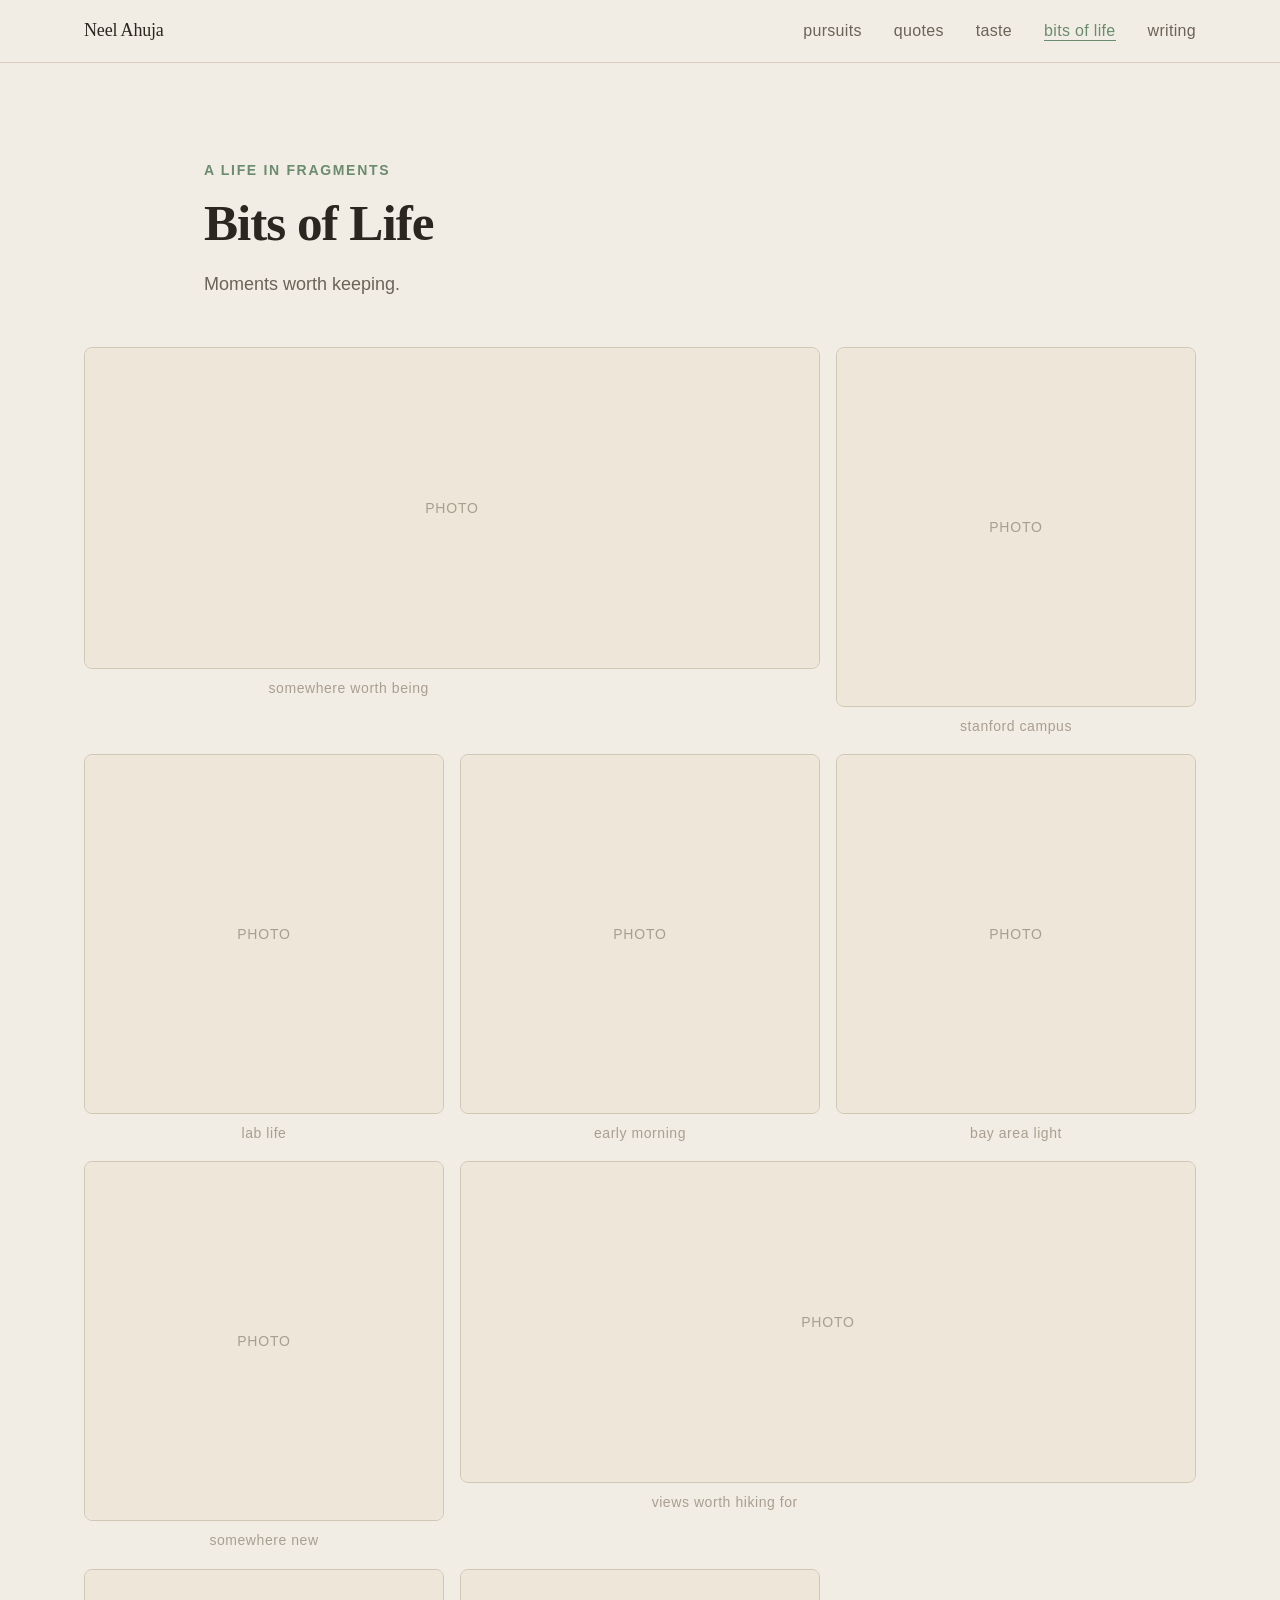
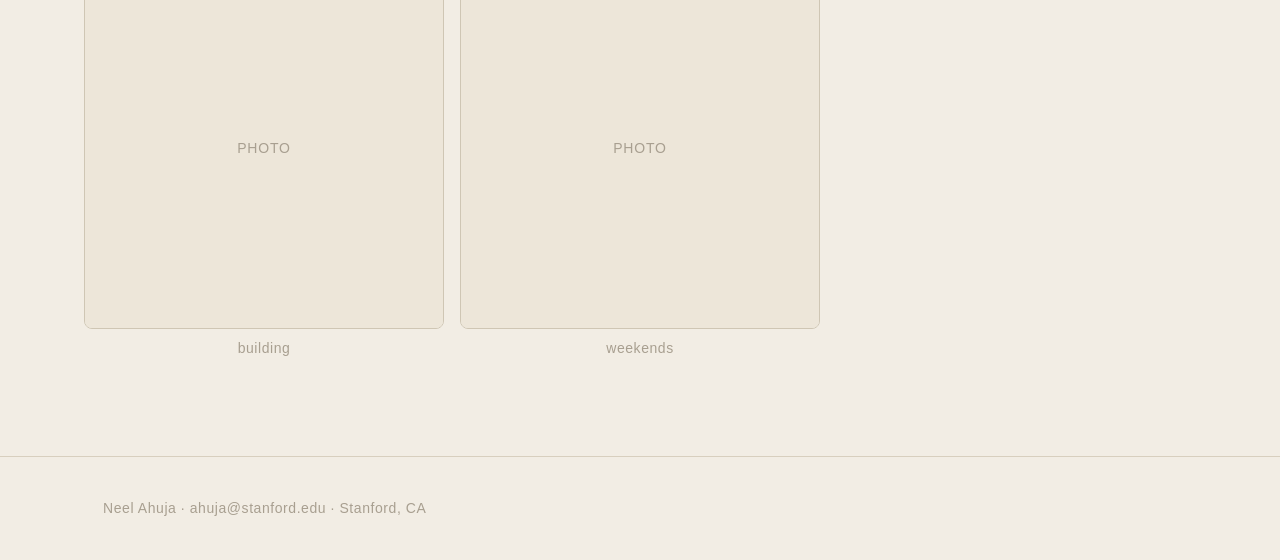
==== bits.html @ 6a41023c "Initial commit" ====
<!DOCTYPE html>
<html lang="en">
<head>
  <meta charset="UTF-8" />
  <meta name="viewport" content="width=device-width, initial-scale=1.0" />
  <title>Bits of Life — Neel Ahuja</title>
  <meta name="description" content="Photos and moments from Neel Ahuja's life." />
  <link rel="stylesheet" href="style.css" />
  <link rel="icon" href="data:image/svg+xml,<svg xmlns='http://www.w3.org/2000/svg' viewBox='0 0 32 32'><rect width='32' height='32' rx='6' fill='%236b8c6e'/><text x='16' y='22' text-anchor='middle' font-size='18' font-family='Georgia,serif' fill='white' font-weight='700'>N</text></svg>" />
  <style>
    /* extra bits-specific styles */
    .bits-caption {
      font-size: var(--text-xs);
      color: var(--color-text-faint);
      text-align: center;
      margin-top: var(--space-2);
      letter-spacing: 0.04em;
    }
    .bits-item { display: flex; flex-direction: column; }
    .bits-item.large { grid-column: span 2; }
    .bits-item.large .bits-photo { aspect-ratio: 16/7; }
  </style>
</head>
<body>

<nav class="site-nav" id="site-nav">
  <div class="nav-inner">
    <a href="index.html" class="nav-logo">Neel Ahuja</a>
    <button class="nav-toggle" id="nav-toggle" aria-label="Toggle menu">
      <span></span><span></span><span></span>
    </button>
    <ul class="nav-links" id="nav-links">
      <li><a href="pursuits.html">pursuits</a></li>
      <li><a href="quotes.html">quotes</a></li>
      <li><a href="taste.html">taste</a></li>
      <li><a href="bits.html" class="active">bits of life</a></li>
      <li><a href="writing.html">writing</a></li>
    </ul>
  </div>
</nav>

<main class="page-content">

  <div class="pursuits-header">
    <p class="page-label">A life in fragments</p>
    <h1 class="page-title">Bits of Life</h1>
    <p class="page-subtitle">Moments worth keeping.</p>
  </div>

  <div class="bits-grid container--wide" style="max-width: var(--content-wide); margin-inline: auto; padding-inline: var(--space-6);">

    <div class="bits-item large">
      <div class="bits-photo">
        <div class="bits-photo-placeholder">photo</div>
      </div>
      <p class="bits-caption">somewhere worth being</p>
    </div>

    <div class="bits-item">
      <div class="bits-photo">
        <div class="bits-photo-placeholder">photo</div>
      </div>
      <p class="bits-caption">stanford campus</p>
    </div>

    <div class="bits-item">
      <div class="bits-photo">
        <div class="bits-photo-placeholder">photo</div>
      </div>
      <p class="bits-caption">lab life</p>
    </div>

    <div class="bits-item">
      <div class="bits-photo">
        <div class="bits-photo-placeholder">photo</div>
      </div>
      <p class="bits-caption">early morning</p>
    </div>

    <div class="bits-item">
      <div class="bits-photo">
        <div class="bits-photo-placeholder">photo</div>
      </div>
      <p class="bits-caption">bay area light</p>
    </div>

    <div class="bits-item">
      <div class="bits-photo">
        <div class="bits-photo-placeholder">photo</div>
      </div>
      <p class="bits-caption">somewhere new</p>
    </div>

    <div class="bits-item large">
      <div class="bits-photo">
        <div class="bits-photo-placeholder">photo</div>
      </div>
      <p class="bits-caption">views worth hiking for</p>
    </div>

    <div class="bits-item">
      <div class="bits-photo">
        <div class="bits-photo-placeholder">photo</div>
      </div>
      <p class="bits-caption">building</p>
    </div>

    <div class="bits-item">
      <div class="bits-photo">
        <div class="bits-photo-placeholder">photo</div>
      </div>
      <p class="bits-caption">weekends</p>
    </div>

  </div>

</main>

<footer class="site-footer">
  <p>Neel Ahuja · ahuja@stanford.edu · Stanford, CA</p>
</footer>

<script>
  const nav = document.getElementById('site-nav');
  window.addEventListener('scroll', () => {
    nav.classList.toggle('site-nav--scrolled', window.scrollY > 10);
  });
  const toggle = document.getElementById('nav-toggle');
  const links  = document.getElementById('nav-links');
  toggle.addEventListener('click', () => links.classList.toggle('open'));
</script>
<script data-pplx-inline-edit>
(function(){
  if(window===window.top)return;
  function inlineAll(orig,clone){
    if(orig.nodeType!==1)return;
    try{
      var cs=getComputedStyle(orig);
      var t='';
      for(var i=0;i<cs.length;i++){t+=cs[i]+':'+cs.getPropertyValue(cs[i])+';';}
      clone.style.cssText=t;
    }catch(e){}
    var oc=orig.children,cc=clone.children;
    for(var j=0;j<oc.length&&j<cc.length;j++){inlineAll(oc[j],cc[j]);}
  }
  function stripExternal(clone){
    var imgs=clone.querySelectorAll('img');
    for(var i=0;i<imgs.length;i++){
      var s=imgs[i].getAttribute('src');
      if(s&&!s.startsWith('data:'))imgs[i].removeAttribute('src');
    }
    var all=clone.querySelectorAll('*');
    for(var i=0;i<all.length;i++){
      var st=all[i].style.cssText;
      if(st&&st.indexOf('url(')>=0){
        all[i].style.cssText=st.replace(/url\(["']?(?!data:)[^)"']*["']?\)/gi,'none');
      }
    }
  }
  window.addEventListener('message',function(e){
    if(!e.data||e.data.type!=='INLINE_EDIT_CAPTURE_REQUEST')return;
    var scrollX=window.scrollX||window.pageXOffset||0;
    var scrollY=window.scrollY||window.pageYOffset||0;
    var w=window.innerWidth,h=window.innerHeight;
    try{
      var clone=document.documentElement.cloneNode(true);
      var rm=clone.querySelectorAll('script,link[rel="stylesheet"],style');
      for(var i=0;i<rm.length;i++){rm[i].remove();}
      inlineAll(document.documentElement,clone);
      stripExternal(clone);
      var html=new XMLSerializer().serializeToString(clone);
      var svg='<svg xmlns="http://www.w3.org/2000/svg" width="'+w+'" height="'+h+'">'
        +'<foreignObject width="100%" height="100%">'
        +'<div xmlns="http://www.w3.org/1999/xhtml" style="width:'+w+'px;height:'+h+'px;overflow:hidden">'
        +'<div style="transform:translate(-'+scrollX+'px,-'+scrollY+'px);transform-origin:top left">'
        +html+'</div></div></foreignObject></svg>';
      var svgUrl='data:image/svg+xml;charset=utf-8,'+encodeURIComponent(svg);
      var img=new Image();
      img.onload=function(){
        var c=document.createElement('canvas');c.width=w;c.height=h;
        c.getContext('2d').drawImage(img,0,0);
        window.parent.postMessage({type:'INLINE_EDIT_SCREENSHOT_RESULT',dataUrl:c.toDataURL('image/png'),scrollX:scrollX,scrollY:scrollY},'*');
      };
      img.onerror=function(){
        window.parent.postMessage({type:'INLINE_EDIT_SCREENSHOT_RESULT',dataUrl:null,scrollX:scrollX,scrollY:scrollY},'*');
      };
      img.src=svgUrl;
    }catch(err){
      window.parent.postMessage({type:'INLINE_EDIT_SCREENSHOT_RESULT',dataUrl:null,scrollX:scrollX,scrollY:scrollY},'*');
    }
  });
})();
</script></body>
</html>
---- style.css ----
/* ─── FONTS ─────────────────────────────────────────────────────────── */
@import url('https://api.fontshare.com/v2/css?f[]=zodiak@400,500,700&f[]=satoshi@300,400,500,600&display=swap');

/* ─── DESIGN TOKENS ──────────────────────────────────────────────────── */
:root {
  /* Type scale */
  --text-xs:   clamp(0.75rem,  0.7rem  + 0.25vw, 0.875rem);
  --text-sm:   clamp(0.875rem, 0.8rem  + 0.35vw, 1rem);
  --text-base: clamp(1rem,     0.95rem + 0.25vw, 1.125rem);
  --text-lg:   clamp(1.125rem, 1rem    + 0.75vw, 1.5rem);
  --text-xl:   clamp(1.5rem,   1.2rem  + 1.25vw, 2.25rem);
  --text-2xl:  clamp(2rem,     1.2rem  + 2.5vw,  3.5rem);
  --text-hero: clamp(2.5rem,   1rem    + 5vw,     5.5rem);

  /* Spacing */
  --space-1:  0.25rem;
  --space-2:  0.5rem;
  --space-3:  0.75rem;
  --space-4:  1rem;
  --space-5:  1.25rem;
  --space-6:  1.5rem;
  --space-8:  2rem;
  --space-10: 2.5rem;
  --space-12: 3rem;
  --space-16: 4rem;
  --space-20: 5rem;
  --space-24: 6rem;

  /* Radius */
  --radius-sm: 0.375rem;
  --radius-md: 0.5rem;
  --radius-lg: 0.75rem;
  --radius-full: 9999px;

  /* Transitions */
  --transition: 180ms cubic-bezier(0.16, 1, 0.3, 1);

  /* Content widths */
  --content-narrow:  640px;
  --content-default: 920px;
  --content-wide:    1160px;

  /* Fonts */
  --font-display: 'Zodiak', 'Georgia', serif;
  --font-body:    'Satoshi', 'Helvetica Neue', sans-serif;

  /* ── PALETTE: Tan + Sage ──────────────────────────────────────────── */
  /* Backgrounds */
  --color-bg:               #f2ede4;   /* warm tan parchment */
  --color-surface:          #f5f0e8;
  --color-surface-2:        #f8f4ee;
  --color-surface-offset:   #ede6d9;
  --color-divider:          #d8cfbe;
  --color-border:           #cfc6b4;

  /* Text */
  --color-text:             #2a2620;
  --color-text-muted:       #6b6357;
  --color-text-faint:       #a89f90;
  --color-text-inverse:     #f5f0e8;

  /* Primary accent: sage green */
  --color-primary:          #6b8c6e;
  --color-primary-hover:    #526b55;
  --color-primary-active:   #3d5240;
  --color-primary-highlight:#d4e0d5;
  --color-primary-subtle:   #e8efe8;

  /* Shadows */
  --shadow-sm: 0 1px 2px  rgba(42, 38, 32, 0.06);
  --shadow-md: 0 4px 12px rgba(42, 38, 32, 0.08);
  --shadow-lg: 0 12px 32px rgba(42, 38, 32, 0.12);
}

/* ─── BASE RESET ─────────────────────────────────────────────────────── */
*, *::before, *::after {
  box-sizing: border-box;
  margin: 0;
  padding: 0;
}

html {
  -webkit-font-smoothing: antialiased;
  -moz-osx-font-smoothing: grayscale;
  text-rendering: optimizeLegibility;
  scroll-behavior: smooth;
  scroll-padding-top: var(--space-16);
}

body {
  min-height: 100dvh;
  line-height: 1.65;
  font-family: var(--font-body);
  font-size: var(--text-base);
  color: var(--color-text);
  background-color: var(--color-bg);
}

img, picture, video, canvas, svg {
  display: block;
  max-width: 100%;
  height: auto;
}

ul[role='list'], ol[role='list'] { list-style: none; }

input, button, textarea, select { font: inherit; color: inherit; }

h1, h2, h3, h4, h5, h6 {
  text-wrap: balance;
  line-height: 1.15;
  font-family: var(--font-display);
}

p, li, figcaption {
  text-wrap: pretty;
  max-width: 68ch;
}

::selection {
  background: rgba(107, 140, 110, 0.2);
  color: var(--color-text);
}

:focus-visible {
  outline: 2px solid var(--color-primary);
  outline-offset: 3px;
  border-radius: var(--radius-sm);
}

@media (prefers-reduced-motion: reduce) {
  *, *::before, *::after {
    animation-duration: 0.01ms !important;
    transition-duration: 0.01ms !important;
    scroll-behavior: auto !important;
  }
}

button { cursor: pointer; background: none; border: none; }
a { color: inherit; text-decoration: none; }
a:hover { color: var(--color-primary); }

/* ─── LAYOUT HELPERS ─────────────────────────────────────────────────── */
.container {
  width: 100%;
  max-width: var(--content-default);
  margin-inline: auto;
  padding-inline: var(--space-6);
}

.container--narrow {
  max-width: var(--content-narrow);
}

.container--wide {
  max-width: var(--content-wide);
}

/* ─── NAV ─────────────────────────────────────────────────────────────── */
.site-nav {
  position: sticky;
  top: 0;
  z-index: 50;
  background: rgba(242, 237, 228, 0.88);
  backdrop-filter: blur(14px);
  -webkit-backdrop-filter: blur(14px);
  border-bottom: 1px solid var(--color-divider);
  transition: box-shadow var(--transition);
}

.site-nav--scrolled {
  box-shadow: var(--shadow-sm);
}

.nav-inner {
  display: flex;
  align-items: center;
  justify-content: space-between;
  padding-block: var(--space-4);
  max-width: var(--content-wide);
  margin-inline: auto;
  padding-inline: var(--space-6);
}

.nav-logo {
  font-family: var(--font-display);
  font-size: var(--text-base);
  font-weight: 500;
  letter-spacing: -0.01em;
  color: var(--color-text);
  transition: color var(--transition);
}

.nav-logo:hover { color: var(--color-primary); }

.nav-links {
  display: flex;
  align-items: center;
  gap: var(--space-8);
  list-style: none;
}

.nav-links a {
  font-size: var(--text-sm);
  font-weight: 500;
  color: var(--color-text-muted);
  letter-spacing: 0.02em;
  text-transform: lowercase;
  transition: color var(--transition);
  position: relative;
}

.nav-links a::after {
  content: '';
  position: absolute;
  bottom: -2px;
  left: 0;
  width: 0;
  height: 1px;
  background: var(--color-primary);
  transition: width var(--transition);
}

.nav-links a:hover,
.nav-links a.active {
  color: var(--color-primary);
}

.nav-links a:hover::after,
.nav-links a.active::after {
  width: 100%;
}

/* Hamburger mobile */
.nav-toggle {
  display: none;
  flex-direction: column;
  gap: 5px;
  padding: var(--space-2);
  color: var(--color-text);
}

.nav-toggle span {
  display: block;
  width: 22px;
  height: 1.5px;
  background: currentColor;
  transition: transform var(--transition), opacity var(--transition);
}

@media (max-width: 640px) {
  .nav-toggle { display: flex; }
  .nav-links {
    display: none;
    position: absolute;
    top: 100%;
    left: 0;
    right: 0;
    flex-direction: column;
    gap: 0;
    background: var(--color-surface);
    border-bottom: 1px solid var(--color-divider);
    padding: var(--space-4) var(--space-6);
  }
  .nav-links.open { display: flex; }
  .nav-links li { padding-block: var(--space-3); }
  .nav-links a::after { display: none; }
}

/* ─── PAGE WRAPPER ───────────────────────────────────────────────────── */
.page-content {
  padding-block: clamp(var(--space-12), 8vw, var(--space-24));
}

/* ─── FOOTER ─────────────────────────────────────────────────────────── */
.site-footer {
  border-top: 1px solid var(--color-divider);
  padding-block: var(--space-10);
  text-align: center;
  font-size: var(--text-xs);
  color: var(--color-text-faint);
  letter-spacing: 0.04em;
}

/* ─── HOME PAGE ──────────────────────────────────────────────────────── */
.home-hero {
  padding-block: clamp(var(--space-16), 10vw, var(--space-24));
}

.home-hero-inner {
  display: grid;
  grid-template-columns: 1fr 280px;
  gap: var(--space-16);
  align-items: start;
  max-width: var(--content-wide);
  margin-inline: auto;
  padding-inline: var(--space-6);
}

.home-intro-label {
  font-size: var(--text-xs);
  font-weight: 500;
  letter-spacing: 0.12em;
  text-transform: uppercase;
  color: var(--color-primary);
  margin-bottom: var(--space-4);
}

.home-name {
  font-size: var(--text-hero);
  font-weight: 700;
  font-family: var(--font-display);
  letter-spacing: -0.02em;
  color: var(--color-text);
  margin-bottom: var(--space-5);
  line-height: 1.05;
}

.home-tagline {
  font-size: var(--text-base);
  color: var(--color-text-muted);
  max-width: 52ch;
  line-height: 1.7;
  margin-bottom: var(--space-8);
}

.home-links {
  display: flex;
  flex-wrap: wrap;
  gap: var(--space-3);
}

.home-link-pill {
  display: inline-flex;
  align-items: center;
  gap: var(--space-2);
  font-size: var(--text-xs);
  font-weight: 500;
  letter-spacing: 0.04em;
  padding: var(--space-2) var(--space-4);
  border: 1px solid var(--color-border);
  border-radius: var(--radius-full);
  background: var(--color-surface);
  color: var(--color-text-muted);
  transition: all var(--transition);
}

.home-link-pill:hover {
  background: var(--color-primary-subtle);
  border-color: var(--color-primary);
  color: var(--color-primary);
}

.home-photo-wrap {
  position: relative;
}

.home-photo-frame {
  width: 100%;
  aspect-ratio: 3/4;
  background: var(--color-surface-offset);
  border: 1px solid var(--color-border);
  border-radius: var(--radius-lg);
  display: flex;
  align-items: center;
  justify-content: center;
  color: var(--color-text-faint);
  font-size: var(--text-xs);
  letter-spacing: 0.06em;
  text-transform: uppercase;
  overflow: hidden;
}

.home-photo-frame img {
  width: 100%;
  height: 100%;
  object-fit: cover;
}

/* Home lower sections */
.home-sections {
  max-width: var(--content-wide);
  margin-inline: auto;
  padding-inline: var(--space-6);
  padding-bottom: clamp(var(--space-12), 8vw, var(--space-24));
  display: grid;
  grid-template-columns: 1fr 1fr;
  gap: var(--space-6);
}

.home-section-card {
  background: var(--color-surface);
  border: 1px solid var(--color-border);
  border-radius: var(--radius-lg);
  padding: var(--space-8);
  transition: box-shadow var(--transition), transform var(--transition);
}

.home-section-card:hover {
  box-shadow: var(--shadow-md);
  transform: translateY(-2px);
}

.home-card-label {
  font-size: var(--text-xs);
  font-weight: 600;
  letter-spacing: 0.1em;
  text-transform: uppercase;
  color: var(--color-primary);
  margin-bottom: var(--space-4);
}

.home-card-title {
  font-family: var(--font-display);
  font-size: var(--text-lg);
  font-weight: 600;
  margin-bottom: var(--space-3);
  color: var(--color-text);
}

.home-card-body {
  font-size: var(--text-sm);
  color: var(--color-text-muted);
  line-height: 1.65;
}

.home-card-body ul {
  list-style: none;
  padding: 0;
}

.home-card-body li {
  padding-block: var(--space-1);
  max-width: none;
}

.home-card-body li::before {
  content: '—';
  color: var(--color-primary);
  margin-right: var(--space-2);
  font-size: 0.9em;
}

/* Divider */
.section-divider {
  max-width: var(--content-wide);
  margin-inline: auto;
  padding-inline: var(--space-6);
  border: none;
  border-top: 1px solid var(--color-divider);
  margin-bottom: clamp(var(--space-12), 6vw, var(--space-20));
}

/* ─── PURSUITS PAGE ──────────────────────────────────────────────────── */
.pursuits-header {
  max-width: var(--content-default);
  margin-inline: auto;
  padding-inline: var(--space-6);
  margin-bottom: var(--space-12);
}

.page-label {
  font-size: var(--text-xs);
  font-weight: 600;
  letter-spacing: 0.12em;
  text-transform: uppercase;
  color: var(--color-primary);
  margin-bottom: var(--space-3);
}

.page-title {
  font-family: var(--font-display);
  font-size: var(--text-2xl);
  font-weight: 700;
  letter-spacing: -0.02em;
  color: var(--color-text);
  margin-bottom: var(--space-4);
}

.page-subtitle {
  font-size: var(--text-base);
  color: var(--color-text-muted);
  max-width: 56ch;
  line-height: 1.7;
}

.pursuits-list {
  max-width: var(--content-default);
  margin-inline: auto;
  padding-inline: var(--space-6);
  display: flex;
  flex-direction: column;
  gap: var(--space-10);
}

.pursuit-card {
  background: var(--color-surface);
  border: 1px solid var(--color-border);
  border-radius: var(--radius-lg);
  padding: var(--space-10);
  position: relative;
  overflow: hidden;
}

.pursuit-card::before {
  content: '';
  position: absolute;
  top: 0;
  left: 0;
  width: 3px;
  height: 100%;
  background: var(--color-primary);
  opacity: 0.6;
}

.pursuit-org {
  font-size: var(--text-xs);
  font-weight: 600;
  letter-spacing: 0.1em;
  text-transform: uppercase;
  color: var(--color-primary);
  margin-bottom: var(--space-2);
}

.pursuit-role {
  font-family: var(--font-display);
  font-size: var(--text-xl);
  font-weight: 600;
  color: var(--color-text);
  margin-bottom: var(--space-2);
}

.pursuit-meta {
  font-size: var(--text-xs);
  color: var(--color-text-faint);
  letter-spacing: 0.03em;
  margin-bottom: var(--space-6);
  display: flex;
  gap: var(--space-4);
  flex-wrap: wrap;
}

.pursuit-meta-tag {
  display: inline-flex;
  align-items: center;
  gap: var(--space-1);
  padding: 2px var(--space-3);
  background: var(--color-primary-subtle);
  border-radius: var(--radius-full);
  color: var(--color-primary);
  font-size: var(--text-xs);
  font-weight: 500;
}

.pursuit-bullets {
  list-style: none;
  padding: 0;
  display: flex;
  flex-direction: column;
  gap: var(--space-3);
}

.pursuit-bullets li {
  font-size: var(--text-sm);
  color: var(--color-text-muted);
  line-height: 1.7;
  padding-left: var(--space-5);
  position: relative;
  max-width: none;
}

.pursuit-bullets li::before {
  content: '→';
  position: absolute;
  left: 0;
  color: var(--color-primary);
  font-size: 0.85em;
}

/* Also building section */
.pursuit-building {
  background: var(--color-primary-subtle);
  border: 1px solid var(--color-primary-highlight);
}

.pursuit-building::before {
  background: var(--color-primary-active);
  opacity: 1;
}

/* ─── QUOTES PAGE ─────────────────────────────────────────────────────── */
.quotes-grid {
  max-width: var(--content-default);
  margin-inline: auto;
  padding-inline: var(--space-6);
  display: flex;
  flex-direction: column;
  gap: var(--space-10);
}

.quote-block {
  padding: var(--space-8) 0;
  border-bottom: 1px solid var(--color-divider);
}

.quote-block:last-child {
  border-bottom: none;
}

.quote-text {
  font-family: var(--font-display);
  font-size: var(--text-xl);
  font-weight: 500;
  line-height: 1.45;
  color: var(--color-text);
  margin-bottom: var(--space-4);
  font-style: italic;
}

.quote-attr {
  font-size: var(--text-sm);
  color: var(--color-text-muted);
  letter-spacing: 0.03em;
}

/* ─── TASTE PAGE ─────────────────────────────────────────────────────── */
.taste-content {
  max-width: var(--content-narrow);
  margin-inline: auto;
  padding-inline: var(--space-6);
}

.taste-list {
  list-style: none;
  padding: 0;
  display: flex;
  flex-direction: column;
  gap: var(--space-4);
}

.taste-list li {
  font-size: var(--text-base);
  color: var(--color-text-muted);
  line-height: 1.65;
  display: flex;
  align-items: baseline;
  gap: var(--space-3);
  max-width: none;
}

.taste-list li::before {
  content: '·';
  color: var(--color-primary);
  font-size: 1.4em;
  line-height: 1;
  flex-shrink: 0;
}

/* ─── BITS OF LIFE PAGE ─────────────────────────────────────────────── */
.bits-grid {
  max-width: var(--content-wide);
  margin-inline: auto;
  padding-inline: var(--space-6);
  display: grid;
  grid-template-columns: repeat(3, 1fr);
  gap: var(--space-4);
}

.bits-photo {
  aspect-ratio: 1;
  background: var(--color-surface-offset);
  border-radius: var(--radius-md);
  border: 1px solid var(--color-border);
  overflow: hidden;
  transition: transform var(--transition), box-shadow var(--transition);
}

.bits-photo:hover {
  transform: scale(1.01);
  box-shadow: var(--shadow-md);
}

.bits-photo img {
  width: 100%;
  height: 100%;
  object-fit: cover;
}

.bits-photo-placeholder {
  width: 100%;
  height: 100%;
  display: flex;
  align-items: center;
  justify-content: center;
  color: var(--color-text-faint);
  font-size: var(--text-xs);
  letter-spacing: 0.06em;
  text-transform: uppercase;
  background: var(--color-surface-offset);
}

.bits-photo.large {
  grid-column: span 2;
  aspect-ratio: 2;
}

/* ─── WRITING PAGE ─────────────────────────────────────────────────── */
.writing-list {
  max-width: var(--content-default);
  margin-inline: auto;
  padding-inline: var(--space-6);
  display: flex;
  flex-direction: column;
  gap: 0;
}

.writing-item {
  display: flex;
  align-items: baseline;
  justify-content: space-between;
  gap: var(--space-8);
  padding-block: var(--space-6);
  border-bottom: 1px solid var(--color-divider);
  cursor: pointer;
  transition: color var(--transition);
}

.writing-item:hover .writing-title { color: var(--color-primary); }

.writing-title {
  font-family: var(--font-display);
  font-size: var(--text-lg);
  font-weight: 500;
  color: var(--color-text);
  transition: color var(--transition);
}

.writing-meta {
  font-size: var(--text-xs);
  color: var(--color-text-faint);
  white-space: nowrap;
  letter-spacing: 0.04em;
}

/* Article view */
.article-content {
  max-width: var(--content-narrow);
  margin-inline: auto;
  padding-inline: var(--space-6);
}

.article-header {
  margin-bottom: var(--space-12);
}

.article-title {
  font-family: var(--font-display);
  font-size: var(--text-2xl);
  font-weight: 700;
  letter-spacing: -0.02em;
  margin-bottom: var(--space-4);
  line-height: 1.15;
}

.article-meta {
  font-size: var(--text-xs);
  color: var(--color-text-faint);
  letter-spacing: 0.04em;
}

.article-body {
  font-size: var(--text-base);
  line-height: 1.8;
  color: var(--color-text-muted);
}

.article-body p { margin-bottom: var(--space-6); }
.article-body h2 {
  font-family: var(--font-display);
  font-size: var(--text-lg);
  font-weight: 600;
  color: var(--color-text);
  margin-top: var(--space-10);
  margin-bottom: var(--space-4);
}

.article-back {
  display: inline-flex;
  align-items: center;
  gap: var(--space-2);
  font-size: var(--text-sm);
  color: var(--color-text-muted);
  margin-bottom: var(--space-8);
  transition: color var(--transition);
}

.article-back:hover { color: var(--color-primary); }

/* ─── RESPONSIVE ─────────────────────────────────────────────────────── */
@media (max-width: 800px) {
  .home-hero-inner {
    grid-template-columns: 1fr;
    gap: var(--space-10);
  }
  .home-photo-wrap { order: -1; }
  .home-photo-frame {
    width: 160px;
    aspect-ratio: 1;
    border-radius: var(--radius-full);
    margin-inline: auto;
  }
  .home-sections {
    grid-template-columns: 1fr;
  }
  .bits-grid {
    grid-template-columns: repeat(2, 1fr);
  }
  .bits-photo.large {
    grid-column: span 2;
  }
}

@media (max-width: 480px) {
  .bits-grid {
    grid-template-columns: 1fr 1fr;
    gap: var(--space-3);
  }
  .writing-item {
    flex-direction: column;
    gap: var(--space-2);
  }
}
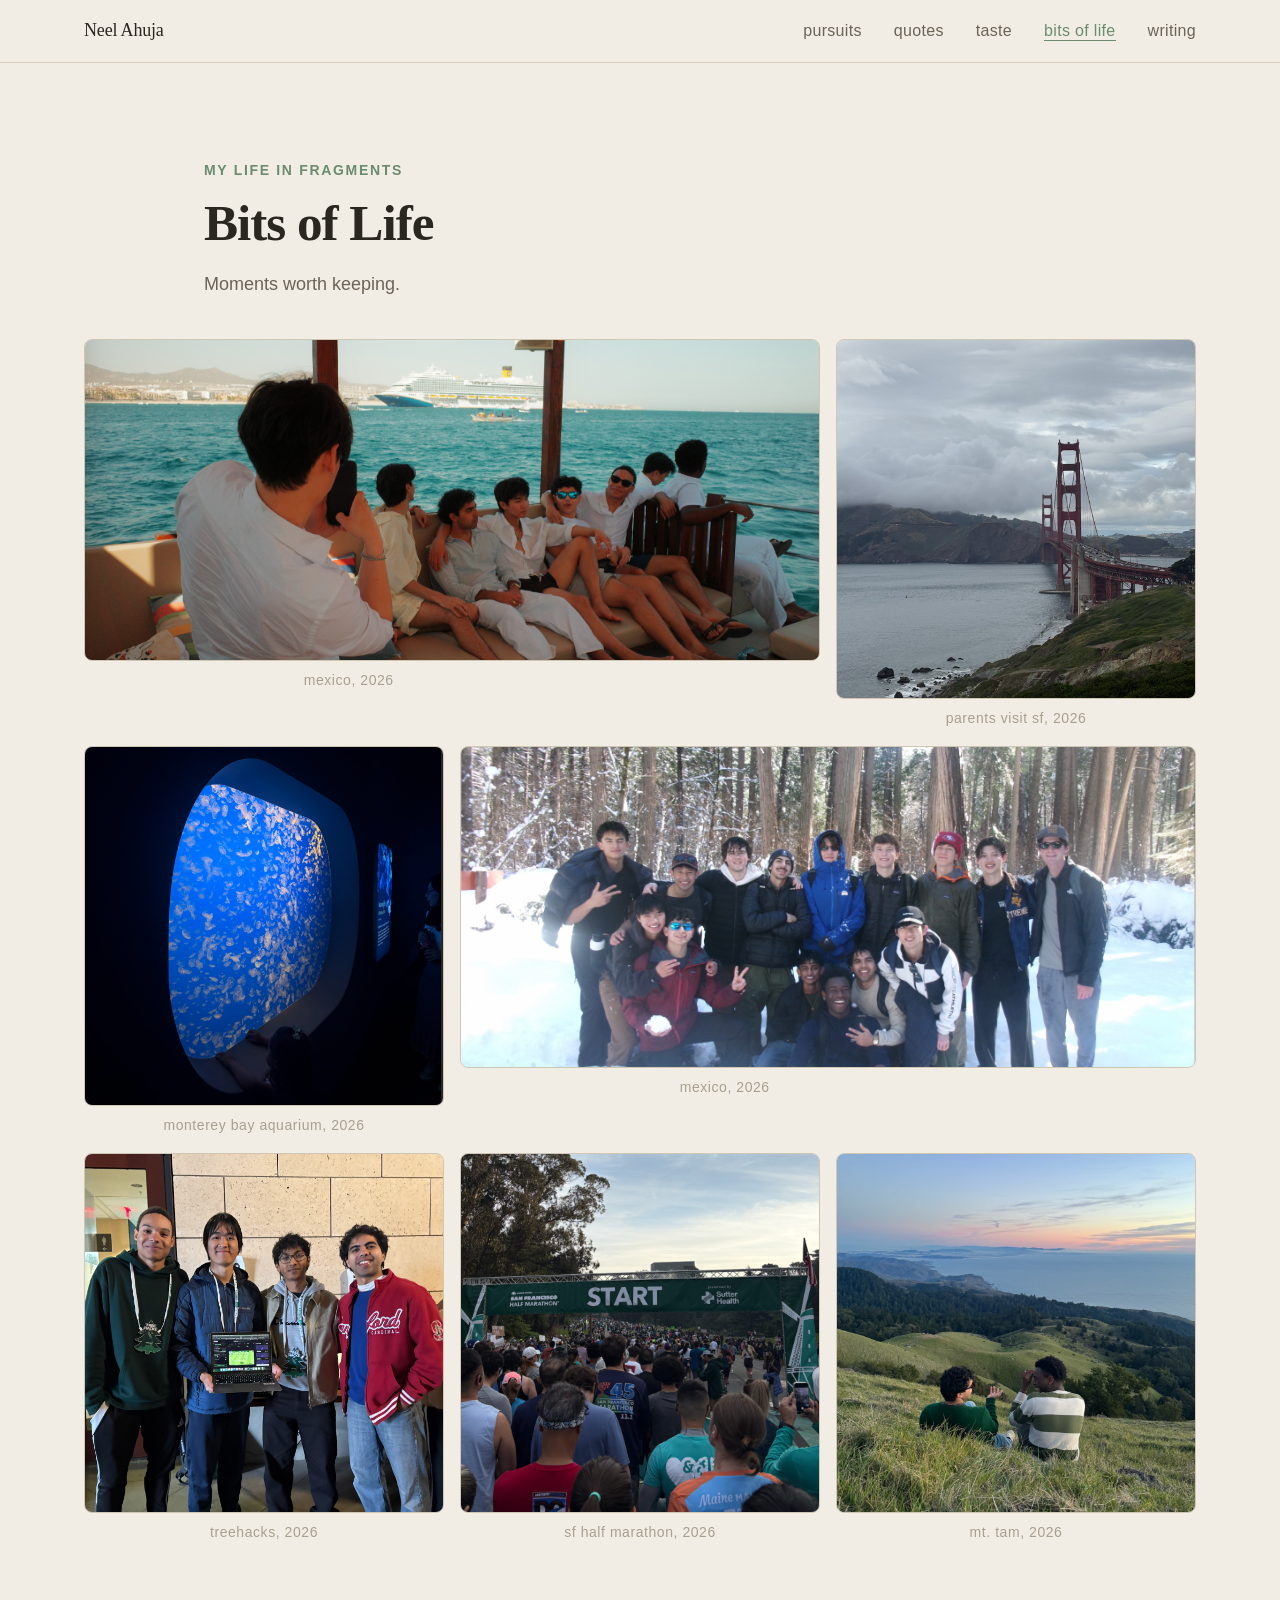
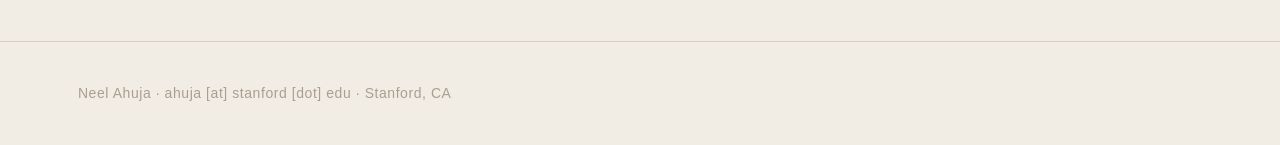
==== commit f50beae8: "update website" ====
--- a/bits.html
+++ b/bits.html
@@ -42,7 +42,7 @@
 <main class="page-content">
 
   <div class="pursuits-header">
-    <p class="page-label">A life in fragments</p>
+    <p class="page-label">My life in fragments</p>
     <h1 class="page-title">Bits of Life</h1>
     <p class="page-subtitle">Moments worth keeping.</p>
   </div>
@@ -51,65 +51,100 @@
 
     <div class="bits-item large">
       <div class="bits-photo">
-        <div class="bits-photo-placeholder">photo</div>
-      </div>
-      <p class="bits-caption">somewhere worth being</p>
-    </div>
-
-    <div class="bits-item">
-      <div class="bits-photo">
-        <div class="bits-photo-placeholder">photo</div>
-      </div>
-      <p class="bits-caption">stanford campus</p>
-    </div>
-
-    <div class="bits-item">
-      <div class="bits-photo">
-        <div class="bits-photo-placeholder">photo</div>
-      </div>
-      <p class="bits-caption">lab life</p>
-    </div>
-
-    <div class="bits-item">
-      <div class="bits-photo">
-        <div class="bits-photo-placeholder">photo</div>
-      </div>
-      <p class="bits-caption">early morning</p>
-    </div>
-
-    <div class="bits-item">
-      <div class="bits-photo">
-        <div class="bits-photo-placeholder">photo</div>
-      </div>
-      <p class="bits-caption">bay area light</p>
-    </div>
-
-    <div class="bits-item">
-      <div class="bits-photo">
-        <div class="bits-photo-placeholder">photo</div>
-      </div>
-      <p class="bits-caption">somewhere new</p>
+        <img
+          src="mexico.png"
+          alt="mexico, 2026"
+          width="800"
+          height="600"
+          loading="lazy"
+          style="width: 100%; height: 100%; object-fit: cover; display: block;"
+        />
+      </div>
+      <p class="bits-caption">mexico, 2026</p>
+    </div>
+
+    <div class="bits-item">
+      <div class="bits-photo">
+        <img
+          src="parents.png"
+          alt="parents visit sf, 2026"
+          width="800"
+          height="600"
+          loading="lazy"
+          style="width: 100%; height: 100%; object-fit: cover; display: block;"
+        />
+      </div>
+      <p class="bits-caption">parents visit sf, 2026</p>
+    </div>
+
+    <div class="bits-item">
+      <div class="bits-photo">
+        <img
+          src="monterey.png"
+          alt="monterey bay aquarium, 2026"
+          width="800"
+          height="600"
+          loading="lazy"
+          style="width: 100%; height: 100%; object-fit: cover; display: block;"
+        />
+      </div>
+      <p class="bits-caption">monterey bay aquarium, 2026</p>
     </div>
 
     <div class="bits-item large">
       <div class="bits-photo">
-        <div class="bits-photo-placeholder">photo</div>
-      </div>
-      <p class="bits-caption">views worth hiking for</p>
-    </div>
-
-    <div class="bits-item">
-      <div class="bits-photo">
-        <div class="bits-photo-placeholder">photo</div>
-      </div>
-      <p class="bits-caption">building</p>
-    </div>
-
-    <div class="bits-item">
-      <div class="bits-photo">
-        <div class="bits-photo-placeholder">photo</div>
-      </div>
-      <p class="bits-caption">weekends</p>
+        <img
+          src="yosemite.png"
+          alt="yosemite, 2026"
+          width="800"
+          height="600"
+          loading="lazy"
+          style="width: 100%; height: 100%; object-fit: cover; display: block;"
+        />
+      </div>
+      <p class="bits-caption">mexico, 2026</p>
+    </div>
+
+    <div class="bits-item">
+      <div class="bits-photo">
+        <img
+          src="treehacks.png"
+          alt="treehacks, 2026"
+          width="800"
+          height="600"
+          loading="lazy"
+          style="width: 100%; height: 100%; object-fit: cover; display: block;"
+        />
+      </div>
+      <p class="bits-caption">treehacks, 2026</p>
+    </div>
+
+    <div class="bits-item">
+      <div class="bits-photo">
+        <img
+          src="sf_half.png"
+          alt="sf half marathon, 2026"
+          width="800"
+          height="600"
+          loading="lazy"
+          style="width: 100%; height: 100%; object-fit: cover; display: block;"
+        />
+      </div>
+      <p class="bits-caption">sf half marathon, 2026</p>
+    </div>
+
+    <div class="bits-item">
+      <div class="bits-photo">
+        <img
+          src="mt_tam.png"
+          alt="mt. tam, 2026"
+          width="800"
+          height="600"
+          loading="lazy"
+          style="width: 100%; height: 100%; object-fit: cover; display: block;"
+        />
+      </div>
+      <p class="bits-caption">mt. tam, 2026</p>
     </div>
 
   </div>
@@ -117,7 +152,7 @@
 </main>
 
 <footer class="site-footer">
-  <p>Neel Ahuja · ahuja@stanford.edu · Stanford, CA</p>
+  <p>Neel Ahuja · ahuja [at] stanford [dot] edu · Stanford, CA</p>
 </footer>
 
 <script>
--- a/style.css
+++ b/style.css
@@ -456,7 +456,7 @@
   max-width: var(--content-default);
   margin-inline: auto;
   padding-inline: var(--space-6);
-  margin-bottom: var(--space-12);
+  margin-bottom: var(--space-10);
 }
 
 .page-label {
@@ -625,9 +625,13 @@
 
 /* ─── TASTE PAGE ─────────────────────────────────────────────────────── */
 .taste-content {
-  max-width: var(--content-narrow);
-  margin-inline: auto;
-  padding-inline: var(--space-6);
+  max-width: var(--content-default);
+  margin-inline: auto;
+  padding-inline: var(--space-8);
+}
+
+.taste-page .pursuits-header {
+  margin-bottom: var(--space-4);
 }
 
 .taste-list {
@@ -635,7 +639,7 @@
   padding: 0;
   display: flex;
   flex-direction: column;
-  gap: var(--space-4);
+  gap: var(--space-3);
 }
 
 .taste-list li {
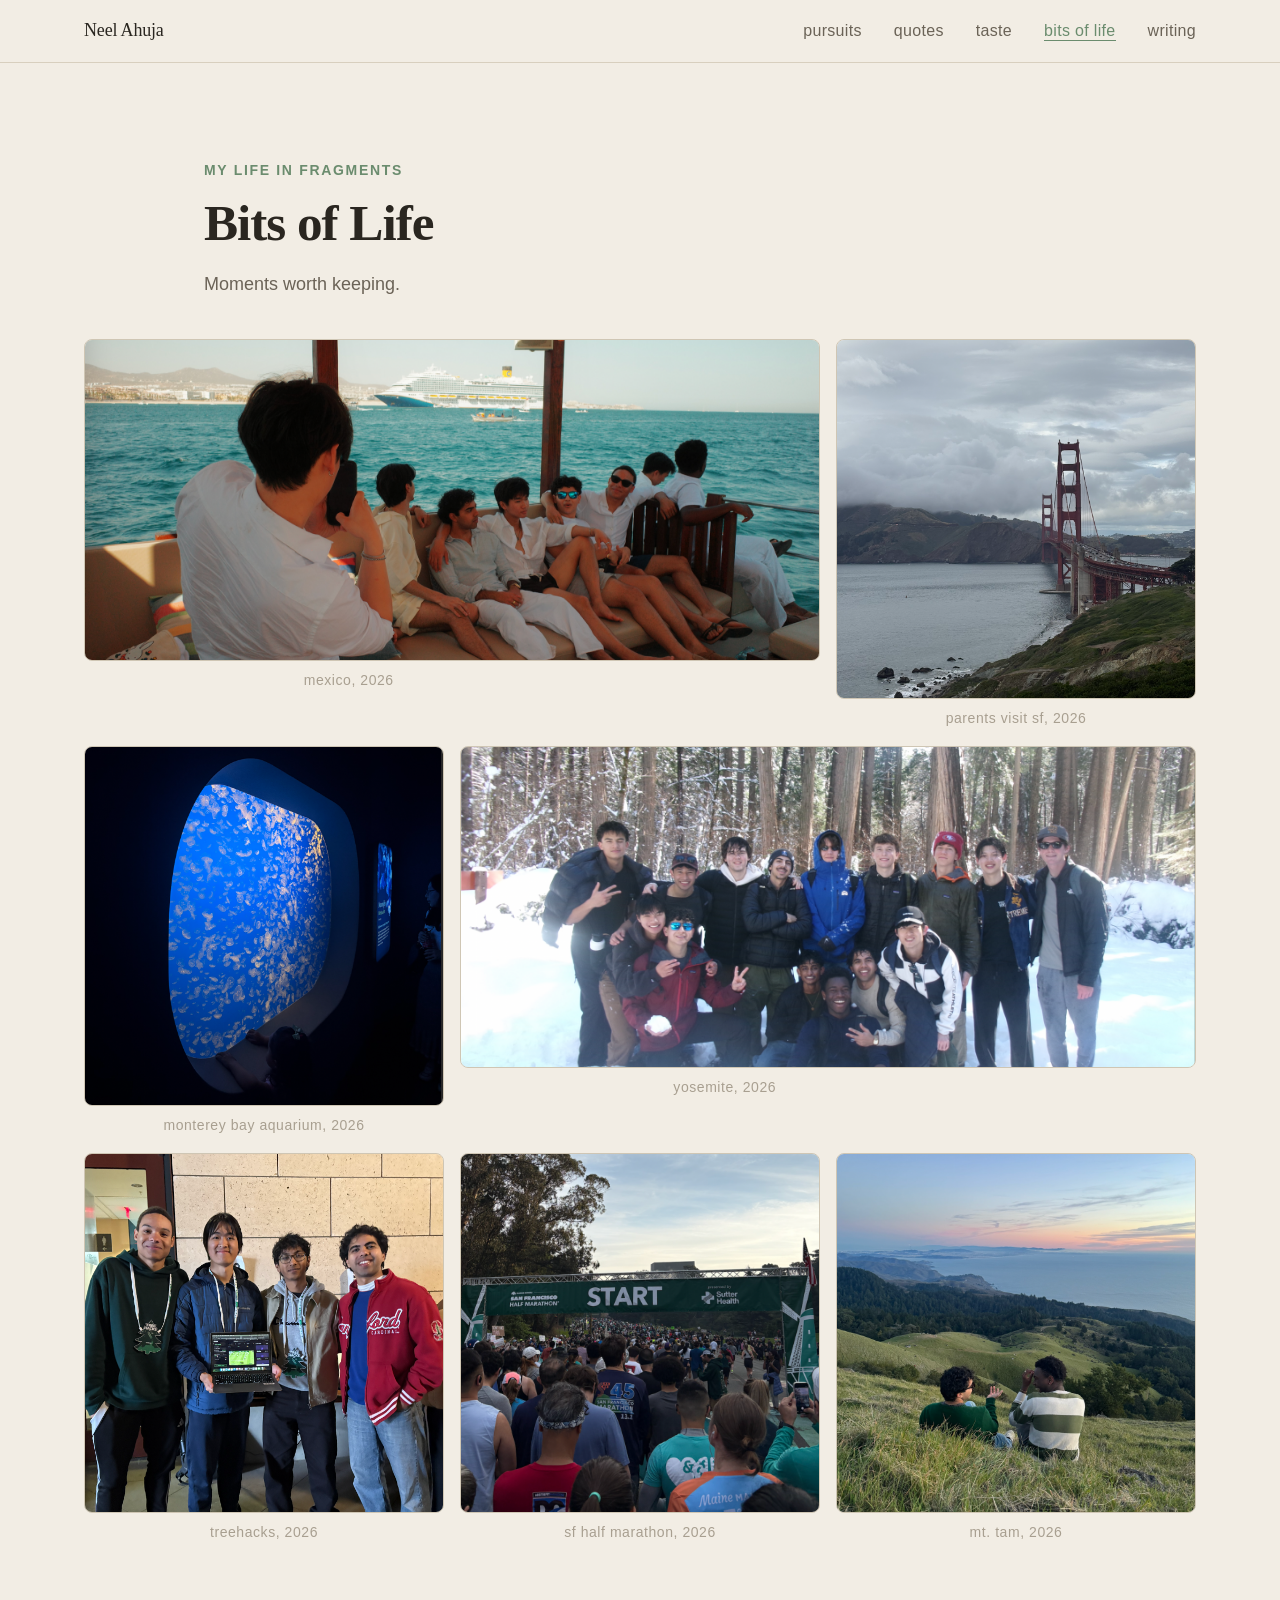
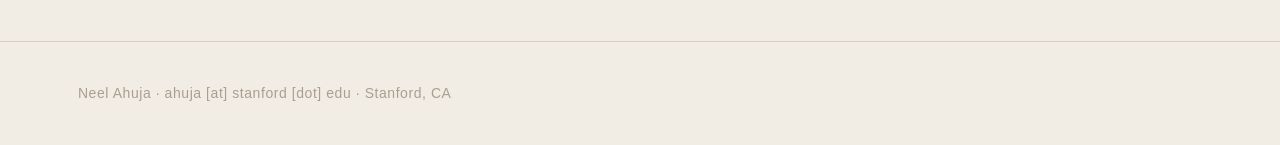
==== commit 61ce5165: "update website" ====
--- a/bits.html
+++ b/bits.html
@@ -102,7 +102,7 @@
           style="width: 100%; height: 100%; object-fit: cover; display: block;"
         />
       </div>
-      <p class="bits-caption">mexico, 2026</p>
+      <p class="bits-caption">yosemite, 2026</p>
     </div>
 
     <div class="bits-item">
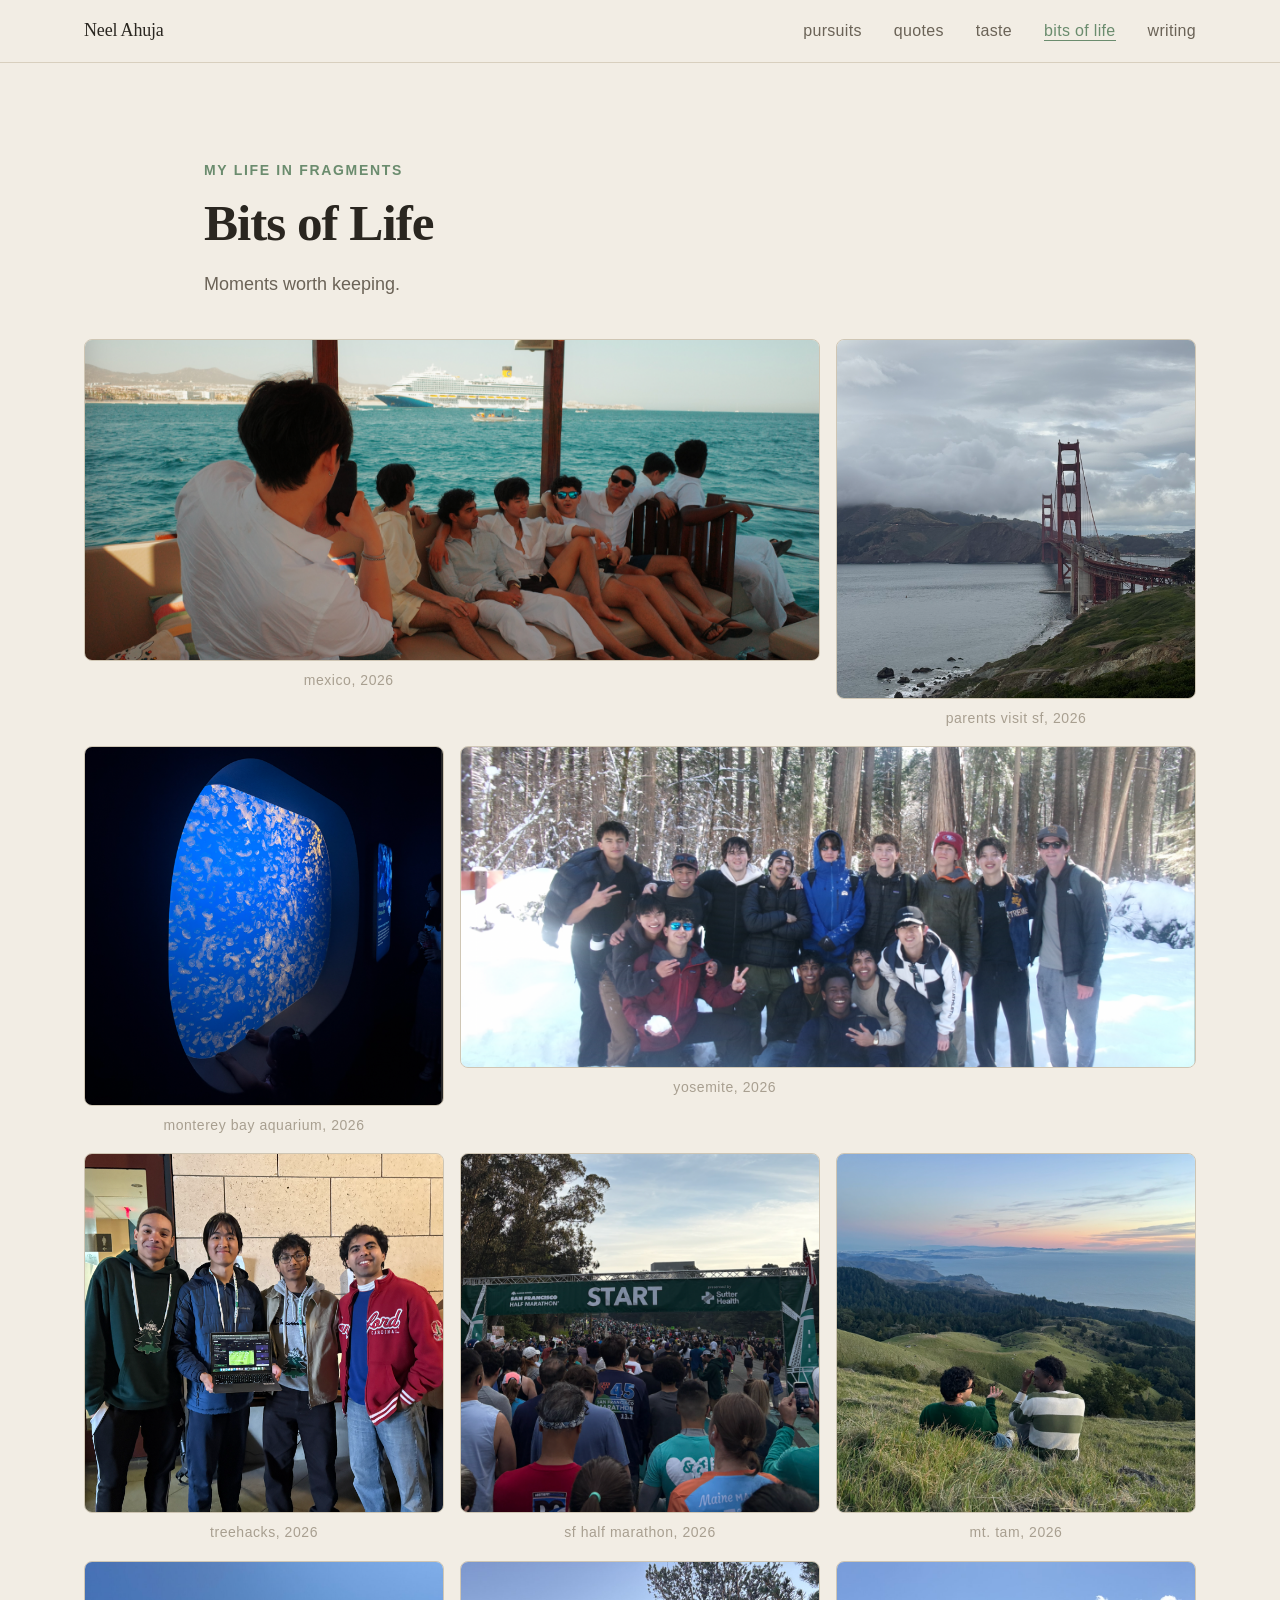
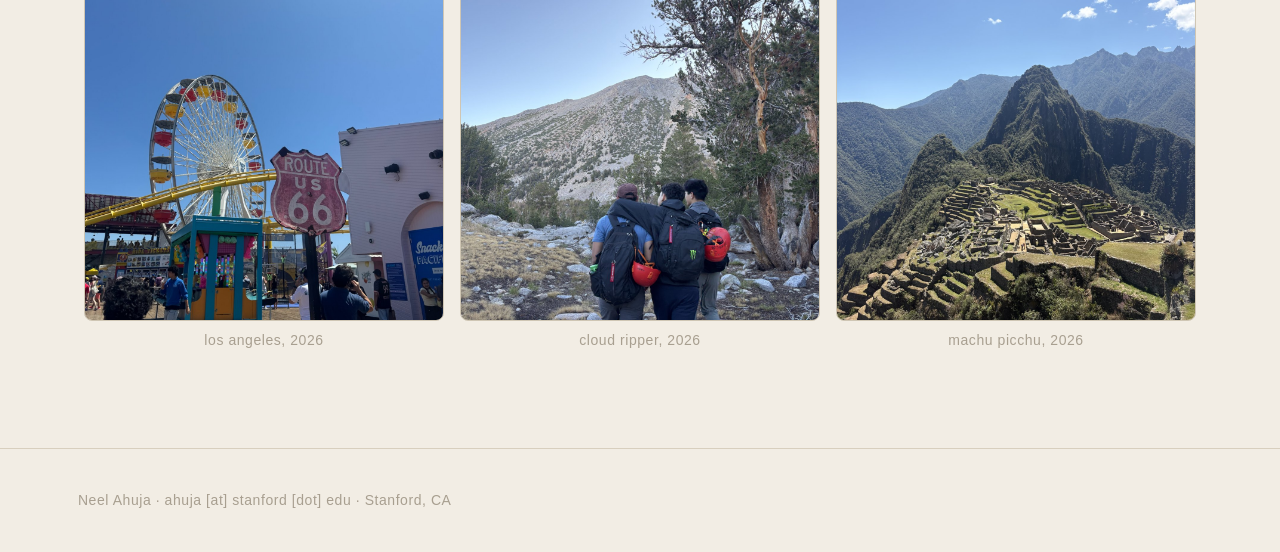
==== commit 1a65380d: "Add Los Angeles, Cloud Ripper, and Machu Picchu photos to bits of life Co-Authored-By: Claude Opus 5" ====
--- a/bits.html
+++ b/bits.html
@@ -145,6 +145,48 @@
         />
       </div>
       <p class="bits-caption">mt. tam, 2026</p>
+    </div>
+
+    <div class="bits-item">
+      <div class="bits-photo">
+        <img
+          src="la.jpg"
+          alt="los angeles, 2026"
+          width="800"
+          height="600"
+          loading="lazy"
+          style="width: 100%; height: 100%; object-fit: cover; display: block;"
+        />
+      </div>
+      <p class="bits-caption">los angeles, 2026</p>
+    </div>
+
+    <div class="bits-item">
+      <div class="bits-photo">
+        <img
+          src="cloud_ripper.jpg"
+          alt="cloud ripper, 2026"
+          width="800"
+          height="600"
+          loading="lazy"
+          style="width: 100%; height: 100%; object-fit: cover; display: block;"
+        />
+      </div>
+      <p class="bits-caption">cloud ripper, 2026</p>
+    </div>
+
+    <div class="bits-item">
+      <div class="bits-photo">
+        <img
+          src="machu_picchu.jpg"
+          alt="machu picchu, 2026"
+          width="800"
+          height="600"
+          loading="lazy"
+          style="width: 100%; height: 100%; object-fit: cover; display: block;"
+        />
+      </div>
+      <p class="bits-caption">machu picchu, 2026</p>
     </div>
 
   </div>
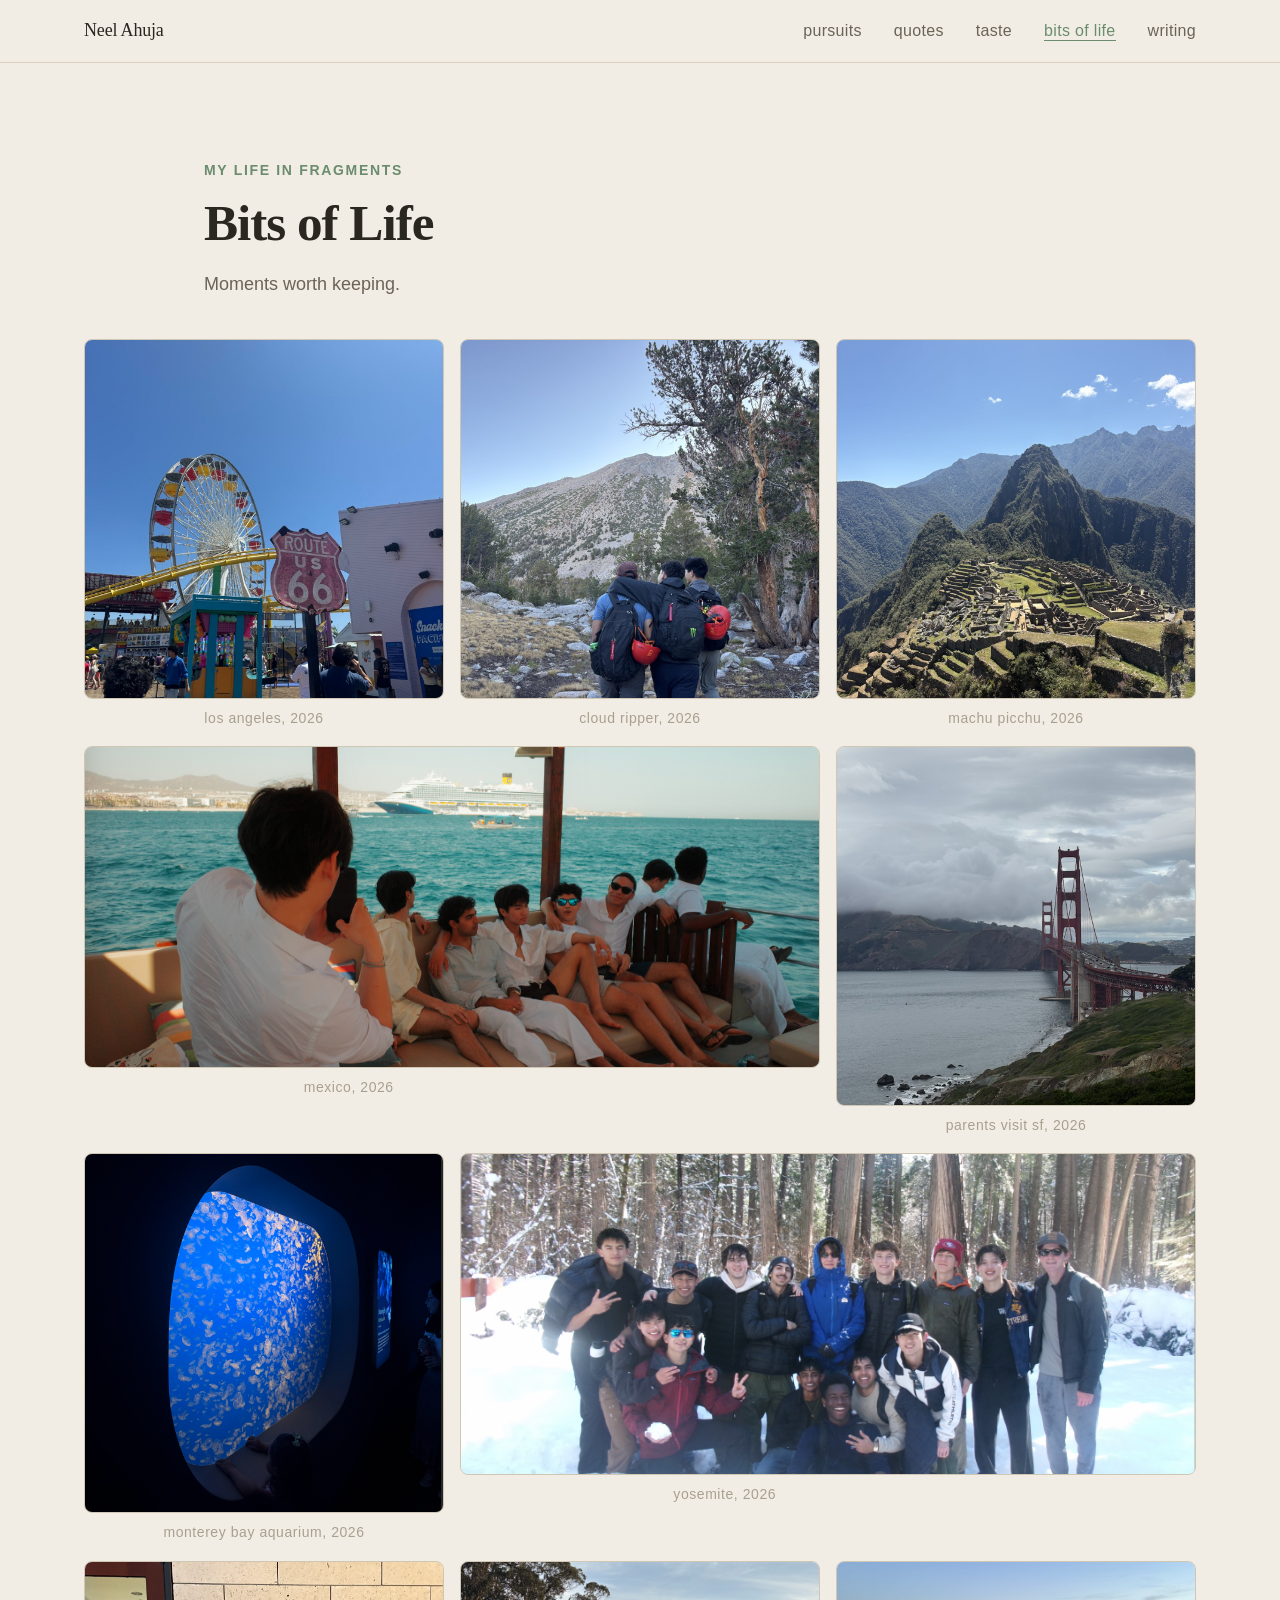
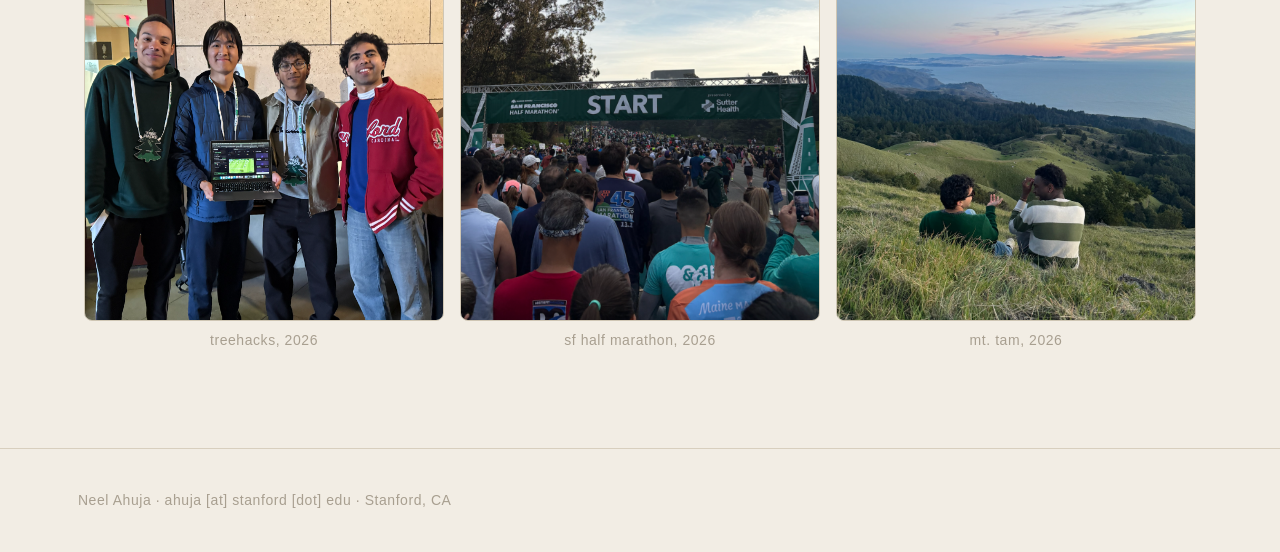
==== commit 493cb2dc: "Move newest photos to the top of bits of life Co-Authored-By: Claude Opus 5 <noreply@anthropic.com>" ====
--- a/bits.html
+++ b/bits.html
@@ -49,6 +49,48 @@
 
   <div class="bits-grid container--wide" style="max-width: var(--content-wide); margin-inline: auto; padding-inline: var(--space-6);">
 
+    <div class="bits-item">
+      <div class="bits-photo">
+        <img
+          src="la.jpg"
+          alt="los angeles, 2026"
+          width="800"
+          height="600"
+          loading="lazy"
+          style="width: 100%; height: 100%; object-fit: cover; display: block;"
+        />
+      </div>
+      <p class="bits-caption">los angeles, 2026</p>
+    </div>
+
+    <div class="bits-item">
+      <div class="bits-photo">
+        <img
+          src="cloud_ripper.jpg"
+          alt="cloud ripper, 2026"
+          width="800"
+          height="600"
+          loading="lazy"
+          style="width: 100%; height: 100%; object-fit: cover; display: block;"
+        />
+      </div>
+      <p class="bits-caption">cloud ripper, 2026</p>
+    </div>
+
+    <div class="bits-item">
+      <div class="bits-photo">
+        <img
+          src="machu_picchu.jpg"
+          alt="machu picchu, 2026"
+          width="800"
+          height="600"
+          loading="lazy"
+          style="width: 100%; height: 100%; object-fit: cover; display: block;"
+        />
+      </div>
+      <p class="bits-caption">machu picchu, 2026</p>
+    </div>
+
     <div class="bits-item large">
       <div class="bits-photo">
         <img
@@ -145,48 +187,6 @@
         />
       </div>
       <p class="bits-caption">mt. tam, 2026</p>
-    </div>
-
-    <div class="bits-item">
-      <div class="bits-photo">
-        <img
-          src="la.jpg"
-          alt="los angeles, 2026"
-          width="800"
-          height="600"
-          loading="lazy"
-          style="width: 100%; height: 100%; object-fit: cover; display: block;"
-        />
-      </div>
-      <p class="bits-caption">los angeles, 2026</p>
-    </div>
-
-    <div class="bits-item">
-      <div class="bits-photo">
-        <img
-          src="cloud_ripper.jpg"
-          alt="cloud ripper, 2026"
-          width="800"
-          height="600"
-          loading="lazy"
-          style="width: 100%; height: 100%; object-fit: cover; display: block;"
-        />
-      </div>
-      <p class="bits-caption">cloud ripper, 2026</p>
-    </div>
-
-    <div class="bits-item">
-      <div class="bits-photo">
-        <img
-          src="machu_picchu.jpg"
-          alt="machu picchu, 2026"
-          width="800"
-          height="600"
-          loading="lazy"
-          style="width: 100%; height: 100%; object-fit: cover; display: block;"
-        />
-      </div>
-      <p class="bits-caption">machu picchu, 2026</p>
     </div>
 
   </div>
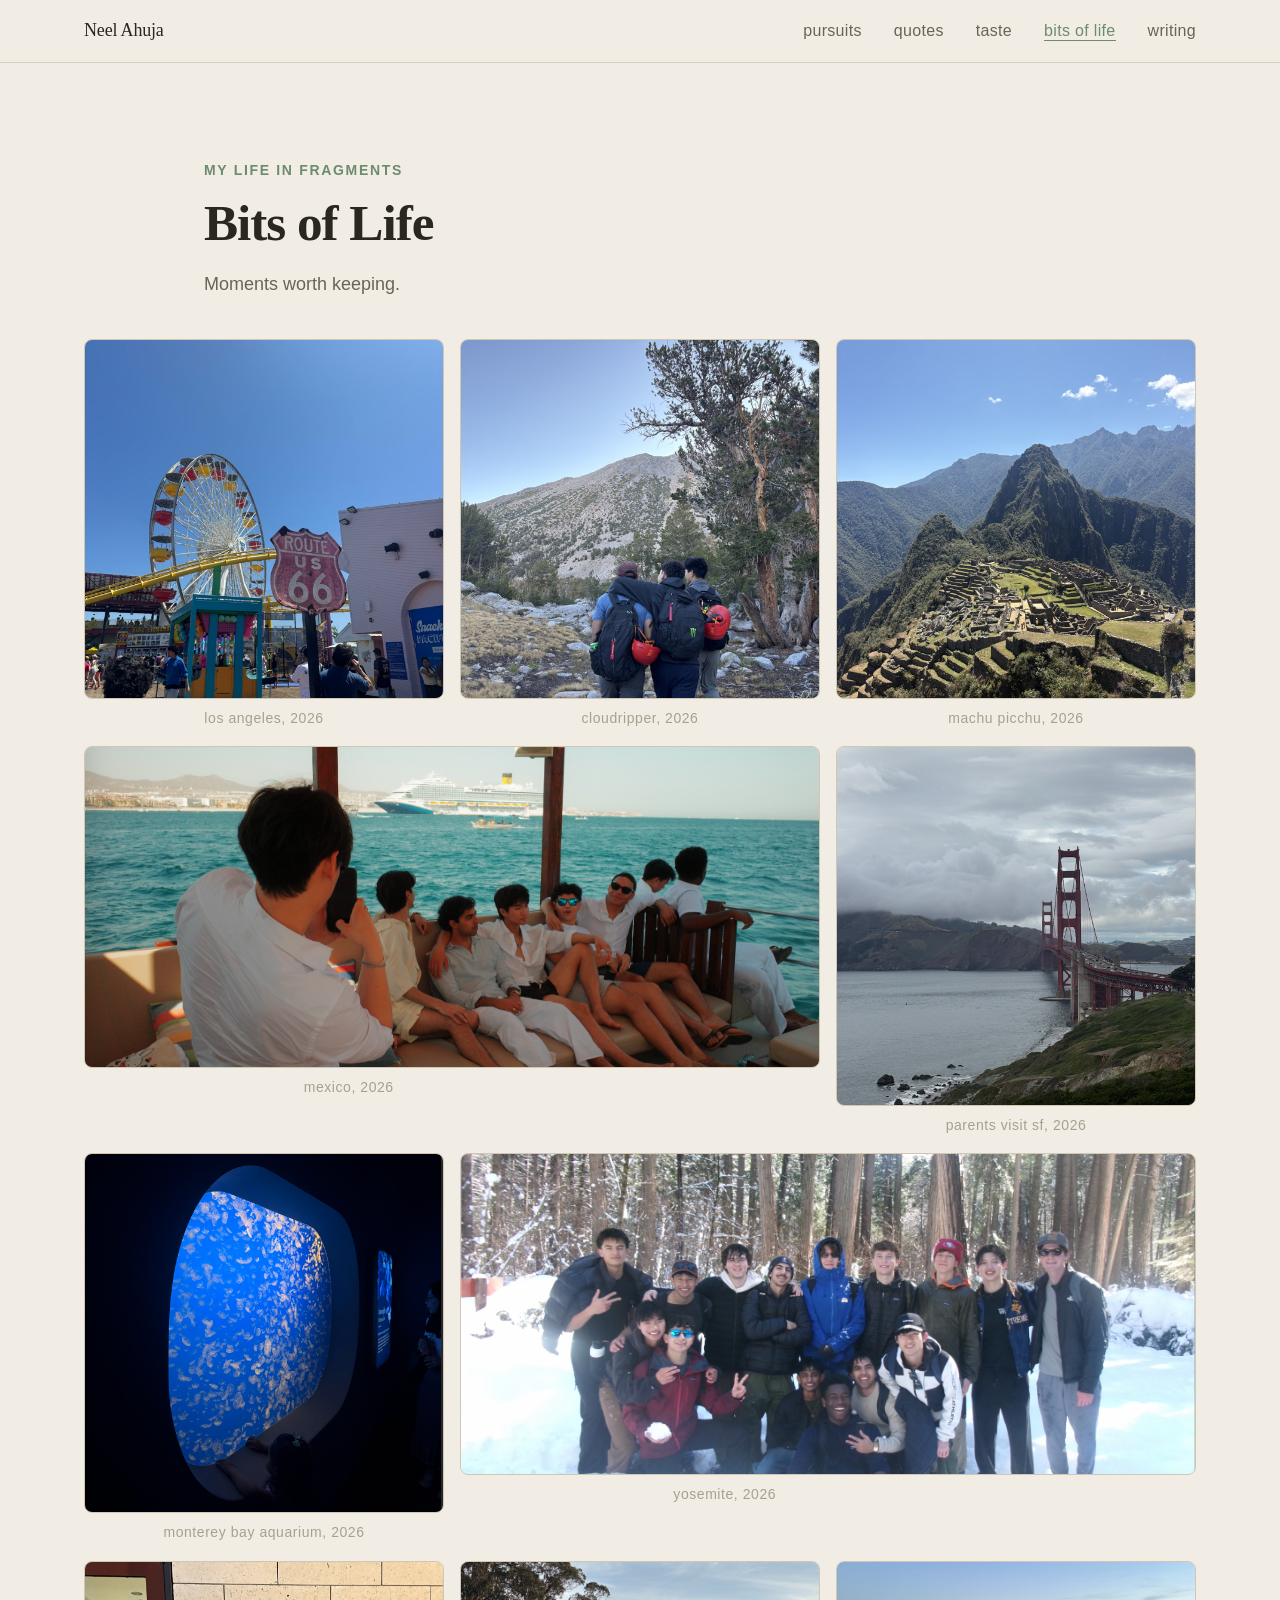
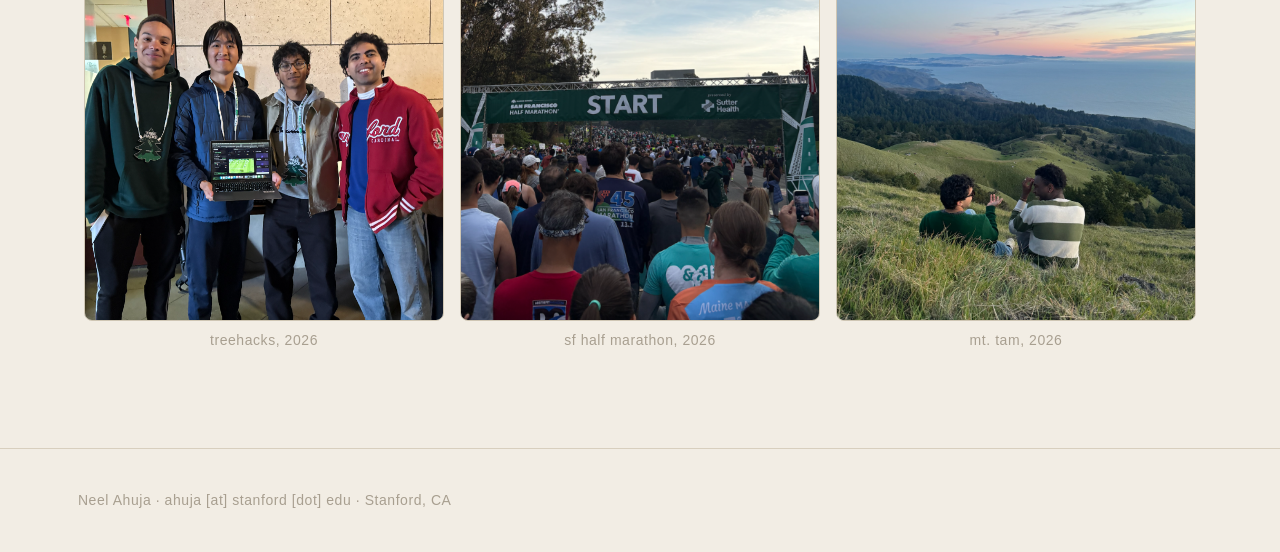
==== commit 9ba79a88: "Caption: cloudripper is one word Co-Authored-By: Claude Opus 5 <noreply@anthropic.com>" ====
--- a/bits.html
+++ b/bits.html
@@ -66,15 +66,15 @@
     <div class="bits-item">
       <div class="bits-photo">
         <img
-          src="cloud_ripper.jpg"
-          alt="cloud ripper, 2026"
-          width="800"
-          height="600"
-          loading="lazy"
-          style="width: 100%; height: 100%; object-fit: cover; display: block;"
-        />
-      </div>
-      <p class="bits-caption">cloud ripper, 2026</p>
+          src="cloudripper.jpg"
+          alt="cloudripper, 2026"
+          width="800"
+          height="600"
+          loading="lazy"
+          style="width: 100%; height: 100%; object-fit: cover; display: block;"
+        />
+      </div>
+      <p class="bits-caption">cloudripper, 2026</p>
     </div>
 
     <div class="bits-item">
